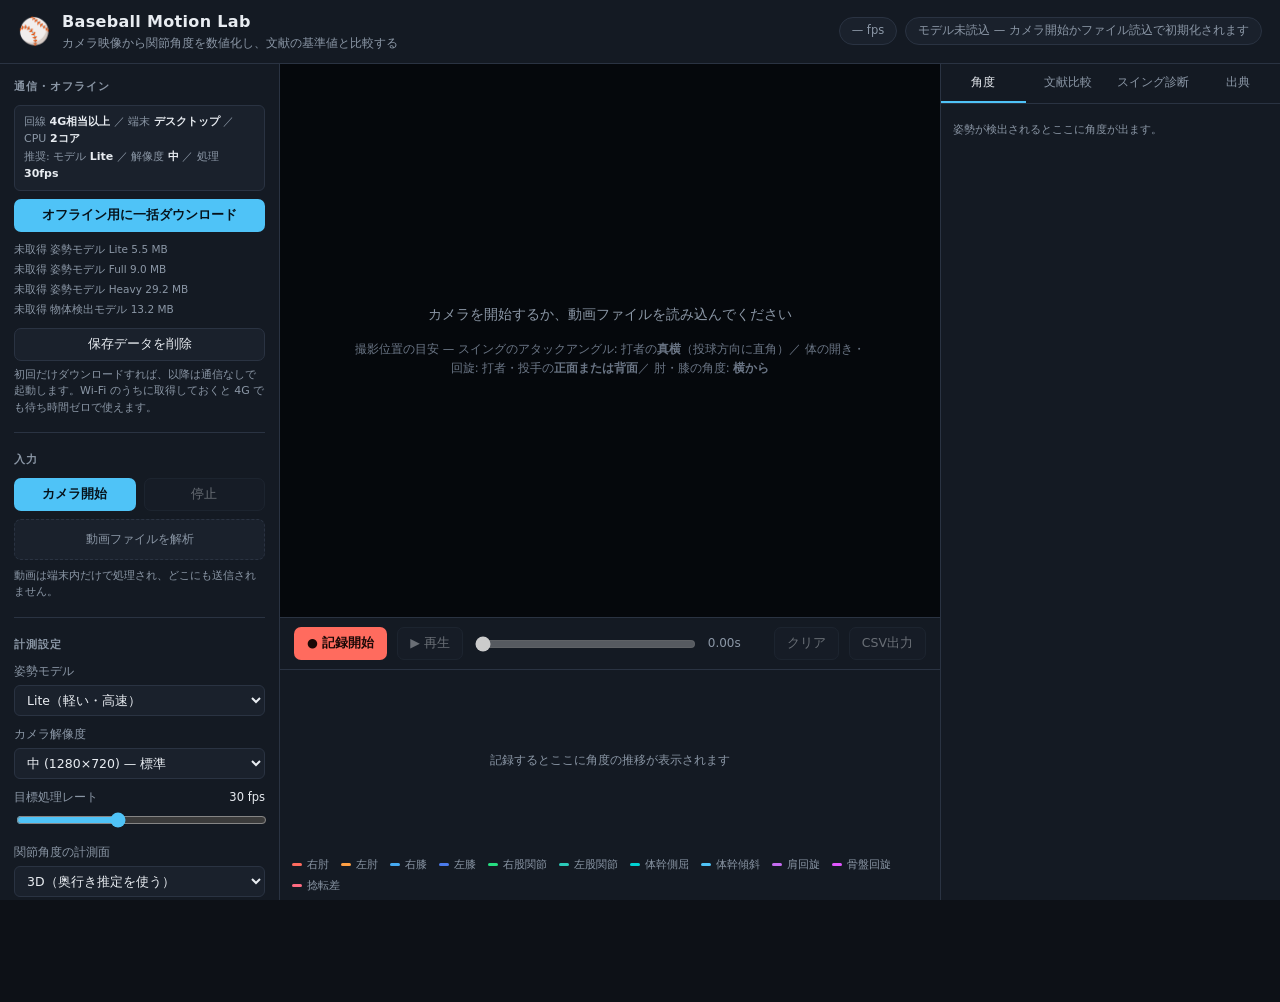
==== index.html @ e4533411 "野球動作の関節角度計測アプリの初回コミット カメラ映像・動画ファイルから MediaPipe Pose の33ランドマークを取り、 野球で見たい19種類の関節角度を数値化して文献の基準値と比較する。 " ====
<!doctype html>
<html lang="ja">
<head>
<meta charset="utf-8">
<meta name="viewport" content="width=device-width, initial-scale=1">
<title>Baseball Motion Lab — 野球動作の角度計測</title>
<link rel="stylesheet" href="css/style.css">
</head>
<body>
<header class="topbar">
  <div class="brand">
    <span class="logo">⚾</span>
    <div>
      <h1>Baseball Motion Lab</h1>
      <p>カメラ映像から関節角度を数値化し、文献の基準値と比較する</p>
    </div>
  </div>
  <div class="status">
    <span id="fps" class="pill">— fps</span>
    <span id="status" class="pill">初期化待ち</span>
  </div>
</header>

<div class="app">
  <!-- ============ 左: 設定 ============ -->
  <aside class="panel left">
    <section id="netSection">
      <h2>通信・オフライン</h2>
      <div class="netinfo" id="netInfo">回線を判定中…</div>
      <div class="dlbar" id="dlBar" hidden><div></div></div>
      <p class="hint" id="dlText" hidden></p>
      <button id="btnPrefetch" class="btn wide primary">オフライン用に一括ダウンロード</button>
      <div id="cacheList" class="cachelist"></div>
      <button id="btnClearCache" class="btn wide">保存データを削除</button>
      <p class="hint">初回だけダウンロードすれば、以降は通信なしで起動します。Wi‑Fi のうちに取得しておくと 4G でも待ち時間ゼロで使えます。</p>
    </section>

    <section>
      <h2>入力</h2>
      <div class="row">
        <button id="btnCamera" class="btn primary">カメラ開始</button>
        <button id="btnStopCamera" class="btn" disabled>停止</button>
      </div>
      <label class="file">
        動画ファイルを解析
        <input type="file" id="fileInput" accept="video/*">
      </label>
      <div class="row" id="fileControls" hidden>
        <button id="btnAnalyzeFile" class="btn primary">全フレーム解析</button>
        <button id="btnCancelAnalyze" class="btn" hidden>中止</button>
      </div>
      <div class="progress" id="analyzeProgress" hidden><div></div></div>
      <p class="hint">動画は端末内だけで処理され、どこにも送信されません。</p>
    </section>

    <section>
      <h2>計測設定</h2>
      <label class="field">姿勢モデル
        <select id="modelSel">
          <option value="lite">Lite（軽い・高速）</option>
          <option value="full" selected>Full（標準）</option>
          <option value="heavy">Heavy（高精度・重い）</option>
        </select>
      </label>
      <label class="field">カメラ解像度
        <select id="resSel"></select>
      </label>
      <label class="field">目標処理レート <span id="fpsTargetVal" class="val">30 fps</span>
        <input type="range" id="fpsTarget" min="10" max="60" step="2" value="30">
      </label>
      <label class="field">関節角度の計測面
        <select id="dimSel">
          <option value="3d" selected>3D（奥行き推定を使う）</option>
          <option value="2d">2D（画面上の見た目の角度）</option>
        </select>
      </label>
      <label class="field">スムージング <span id="smoothVal" class="val">0.35</span>
        <input type="range" id="smoothing" min="0" max="0.9" step="0.05" value="0.35">
      </label>
      <div class="checks">
        <label><input type="checkbox" id="chkMirror"> 左右反転</label>
        <label><input type="checkbox" id="chkSkeleton" checked> 骨格を表示</label>
        <label><input type="checkbox" id="chkArcs" checked> 角度の弧を表示</label>
      </div>
    </section>

    <section>
      <h2>表示プリセット</h2>
      <select id="presetSel" class="wide"></select>
    </section>

    <section>
      <h2>ボール検出</h2>
      <div class="checks">
        <label><input type="checkbox" id="chkBall" checked> ボールを追跡する（差分検出・追加DLなし）</label>
        <label><input type="checkbox" id="chkDetector"> 物体検出モデルも使う（+13.2MB）</label>
        <label><input type="checkbox" id="chkBallDebug"> 候補ブロブを表示</label>
      </div>
      <label class="field">検出感度（差分しきい値） <span id="ballThVal" class="val">26</span>
        <input type="range" id="ballTh" min="8" max="60" step="2" value="26">
      </label>
      <label class="field">ボールの見かけの直径(px) <span id="ballSizeVal" class="val">3–34</span>
        <input type="range" id="ballSizeMin" min="2" max="20" step="1" value="3">
        <input type="range" id="ballSizeMax" min="6" max="60" step="2" value="34">
      </label>
      <p class="hint warn">高速の投球・打球は 30fps では1フレームあたり1m以上動き、強くブレます。確実に追うには <b>120fps以上のスローモーション撮影</b>を推奨します。</p>
    </section>

    <section>
      <h2>選手情報</h2>
      <div class="grid2">
        <label class="field">身長 (cm)<input type="number" id="heightCm" value="172" min="100" max="220"></label>
        <label class="field">体重 (kg)<input type="number" id="massKg" value="66" min="20" max="150"></label>
      </div>
      <label class="field">競技レベル
        <select id="levelSel"></select>
      </label>
      <label class="field">バットスピード実測 (mph・任意)
        <input type="number" id="batSpeed" placeholder="未入力なら推定値を使用" min="20" max="100">
      </label>
      <label class="field">想定する球種
        <select id="pitchTypeSel">
          <option value="fastball" selected>ストレート（入射角 約-6°）</option>
          <option value="offspeed">変化球（入射角 約-10°）</option>
        </select>
      </label>
      <label class="field">比較する動作
        <select id="refSetSel"></select>
      </label>
      <button id="btnCalib" class="btn wide">構えの姿勢を基準(0°)にセット</button>
      <p class="hint" id="calibState">未設定 — 回旋角は「カメラ正対=0°」のままです。</p>
    </section>
  </aside>

  <!-- ============ 中央: 映像とグラフ ============ -->
  <main class="stage-wrap">
    <div class="stage" id="stage">
      <video id="video" playsinline muted></video>
      <canvas id="overlay"></canvas>
      <div class="loading" id="loading" hidden>
        <div class="spinner"></div>
        <div id="loadingText">読み込み中…</div>
        <div class="dlbar wide"><div id="loadingBar"></div></div>
      </div>
      <div class="stage-empty" id="stageEmpty">
        <p>カメラを開始するか、動画ファイルを読み込んでください</p>
        <p class="small">撮影位置の目安 — スイングのアタックアングル: 打者の<b>真横</b>（投球方向に直角）／
        体の開き・回旋: 打者・投手の<b>正面または背面</b>／ 肘・膝の角度: <b>横から</b></p>
      </div>
    </div>

    <div class="recbar">
      <button id="btnRecord" class="btn rec">● 記録開始</button>
      <button id="btnPlay" class="btn" disabled>▶ 再生</button>
      <input type="range" id="scrub" min="0" max="1000" value="0" disabled>
      <span id="timeLabel" class="mono">0.00s</span>
      <button id="btnClear" class="btn" disabled>クリア</button>
      <button id="btnCsv" class="btn" disabled>CSV出力</button>
    </div>

    <div class="chart-wrap">
      <canvas id="chart"></canvas>
      <div id="legend" class="legend"></div>
    </div>
  </main>

  <!-- ============ 右: 数値と比較 ============ -->
  <aside class="panel right">
    <nav class="tabs">
      <button class="tab active" data-tab="live">角度</button>
      <button class="tab" data-tab="compare">文献比較</button>
      <button class="tab" data-tab="swing">スイング診断</button>
      <button class="tab" data-tab="src">出典</button>
    </nav>

    <div class="tabpane active" id="tab-live">
      <div id="angleCards" class="cards"></div>
    </div>

    <div class="tabpane" id="tab-compare">
      <div class="notice">
        <b>比較の考え方</b><br>
        文献の平均±SDに対して、実測値が何SD離れているかを表示します。イベント（インパクト／踏込足接地）を
        タイムライン上で指定してから比較してください。
      </div>
      <div class="row">
        <button id="btnMarkEvent" class="btn primary" disabled>今の位置をイベントに設定</button>
      </div>
      <p class="hint" id="eventState">イベント未設定</p>
      <div id="compareTable"></div>
    </div>

    <div class="tabpane" id="tab-swing">
      <div class="notice warn">
        <b>身長・体重から理想の関節角度を出す検証済みの式は文献に存在しません。</b><br>
        ここでは ①文献が示すバットスピードと最適アタックアングルの関係 と
        ②体格によるバットスピード補正（当アプリの推定）を組み合わせて目標値を出しています。
        推定部分には <span class="tag l3">体格補正(推定)</span> を付けています。
      </div>
      <div id="swingPanel"></div>
    </div>

    <div class="tabpane" id="tab-src">
      <div id="sourceList"></div>
    </div>
  </aside>
</div>

<script type="module" src="js/app.js"></script>
</body>
</html>
---- css/style.css ----
:root{
  --bg:#0d1117; --panel:#141a23; --panel2:#1a212c; --grid:#242c39;
  --fg:#e8ecf1; --dim:#8b97a6; --line:#2a3342;
  --accent:#4fc3f7; --good:#3ddc84; --warn:#ffc93c; --bad:#ff6b5e;
  --l1:#3ddc84; --l2:#4fc3f7; --l3:#ffc93c;
}
*{box-sizing:border-box}
[hidden]{display:none!important}
html,body{height:100%}
body{
  margin:0; background:var(--bg); color:var(--fg);
  font:14px/1.55 -apple-system,BlinkMacSystemFont,"Hiragino Sans","Noto Sans JP",system-ui,sans-serif;
  display:flex; flex-direction:column; overflow:hidden;
}

/* ---------- ヘッダー ---------- */
.topbar{display:flex;align-items:center;justify-content:space-between;padding:10px 18px;
  border-bottom:1px solid var(--line);background:var(--panel);flex:0 0 auto}
.brand{display:flex;gap:12px;align-items:center}
.logo{font-size:26px}
.topbar h1{font-size:16px;margin:0;letter-spacing:.02em}
.topbar p{margin:0;font-size:11.5px;color:var(--dim)}
.status{display:flex;gap:8px}
.pill{background:var(--panel2);border:1px solid var(--line);border-radius:999px;
  padding:4px 12px;font-size:11.5px;color:var(--dim);white-space:nowrap}
.pill.on{color:var(--good);border-color:rgba(61,220,132,.4)}
.pill.err{color:var(--bad);border-color:rgba(255,107,94,.4)}

/* ---------- レイアウト ---------- */
.app{flex:1;display:grid;grid-template-columns:280px minmax(0,1fr) 340px;min-height:0}
.panel{background:var(--panel);overflow-y:auto;padding:14px}
.panel.left{border-right:1px solid var(--line)}
.panel.right{border-left:1px solid var(--line);padding:0}
.panel section{margin-bottom:18px;padding-bottom:16px;border-bottom:1px solid var(--line)}
.panel section:last-child{border-bottom:0}
.panel h2{font-size:11px;text-transform:uppercase;letter-spacing:.09em;color:var(--dim);margin:0 0 10px}

/* ---------- フォーム ---------- */
.btn{background:var(--panel2);color:var(--fg);border:1px solid var(--line);border-radius:7px;
  padding:7px 12px;font-size:12.5px;cursor:pointer;font-family:inherit;transition:.15s}
.btn:hover:not(:disabled){background:#222b38;border-color:#3a465a}
.btn:disabled{opacity:.4;cursor:not-allowed}
.btn.primary{background:var(--accent);color:#06121a;border-color:transparent;font-weight:600}
.btn.primary:hover:not(:disabled){background:#6fd0f9}
.btn.rec{background:var(--bad);color:#1a0806;border-color:transparent;font-weight:600}
.btn.rec.active{background:var(--warn);color:#1a1200}
.btn.wide,.wide{width:100%}
.row{display:flex;gap:8px;margin-bottom:8px}
.row .btn{flex:1}
.grid2{display:grid;grid-template-columns:1fr 1fr;gap:8px}
.field{display:block;font-size:11.5px;color:var(--dim);margin-bottom:10px}
.field select,.field input[type=number],.field input[type=text]{
  width:100%;margin-top:4px;background:var(--panel2);color:var(--fg);
  border:1px solid var(--line);border-radius:6px;padding:6px 8px;font-size:12.5px;font-family:inherit}
.field input[type=range]{width:100%;margin-top:6px;accent-color:var(--accent)}
.val{float:right;color:var(--fg);font-variant-numeric:tabular-nums}
.checks{display:flex;flex-direction:column;gap:6px;font-size:12.5px}
.checks label{display:flex;gap:7px;align-items:center;cursor:pointer}
input[type=checkbox]{accent-color:var(--accent)}
.file{display:block;background:var(--panel2);border:1px dashed var(--line);border-radius:7px;
  padding:10px;font-size:12px;text-align:center;cursor:pointer;color:var(--dim);margin-bottom:8px}
.file input{display:none}
.file:hover{border-color:var(--accent);color:var(--fg)}
.hint{font-size:11px;color:var(--dim);margin:6px 0 0;line-height:1.5}
.hint.warn{color:#d3ab5a}
.progress{height:4px;background:var(--panel2);border-radius:2px;overflow:hidden;margin-top:8px}
.progress>div{height:100%;width:0;background:var(--accent);transition:width .1s}

/* ---------- ステージ ---------- */
.stage-wrap{display:flex;flex-direction:column;min-width:0;min-height:0}
.stage{position:relative;flex:1;min-height:0;background:#05080c;display:flex;
  align-items:center;justify-content:center;overflow:hidden}
#video{max-width:100%;max-height:100%;display:block}
#overlay{position:absolute;pointer-events:none}
.stage-empty{position:absolute;text-align:center;color:var(--dim);padding:24px;max-width:560px}
.stage-empty .small{font-size:11.5px;margin-top:12px;line-height:1.7;color:#6b7686}
.stage.has-media .stage-empty{display:none}

.recbar{display:flex;gap:10px;align-items:center;padding:9px 14px;
  background:var(--panel);border-top:1px solid var(--line);border-bottom:1px solid var(--line)}
.recbar input[type=range]{flex:1;accent-color:var(--accent)}
.mono{font-variant-numeric:tabular-nums;font-size:12px;color:var(--dim);min-width:56px}

.chart-wrap{height:230px;background:var(--panel);display:flex;flex-direction:column;padding:8px 12px 6px}
#chart{flex:1;width:100%;cursor:col-resize}
.legend{display:flex;flex-wrap:wrap;gap:4px 12px;padding-top:6px;font-size:11px;max-height:44px;overflow-y:auto}
.legend span{display:flex;align-items:center;gap:5px;color:var(--dim);cursor:pointer;user-select:none}
.legend span.off{opacity:.35}
.legend i{width:10px;height:3px;border-radius:2px;display:inline-block}

/* ---------- 右パネル ---------- */
.tabs{display:flex;border-bottom:1px solid var(--line);position:sticky;top:0;background:var(--panel);z-index:2}
.tab{flex:1;background:none;border:0;border-bottom:2px solid transparent;color:var(--dim);
  padding:10px 4px;font-size:12px;cursor:pointer;font-family:inherit}
.tab.active{color:var(--fg);border-bottom-color:var(--accent)}
.tabpane{display:none;padding:12px}
.tabpane.active{display:block}

.cards{display:flex;flex-direction:column;gap:6px}
.card{background:var(--panel2);border:1px solid var(--line);border-left-width:3px;
  border-radius:6px;padding:7px 10px;display:flex;align-items:center;justify-content:space-between;gap:8px}
.card.low{opacity:.45}
.card .lbl{font-size:12px}
.card .sub{font-size:10px;color:var(--dim)}
.card .num{font-size:19px;font-variant-numeric:tabular-nums;font-weight:600;white-space:nowrap}
.card .num small{font-size:11px;color:var(--dim);font-weight:400}
.card .na{font-size:11px;color:var(--dim)}

.notice{background:rgba(79,195,247,.08);border:1px solid rgba(79,195,247,.25);
  border-radius:7px;padding:10px 12px;font-size:11.5px;line-height:1.65;margin-bottom:12px}
.notice.warn{background:rgba(255,201,60,.08);border-color:rgba(255,201,60,.3)}
.tag{display:inline-block;font-size:9.5px;padding:1px 6px;border-radius:999px;
  border:1px solid;vertical-align:middle;white-space:nowrap}
.tag.l1{color:var(--l1);border-color:rgba(61,220,132,.45)}
.tag.l2{color:var(--l2);border-color:rgba(79,195,247,.45)}
.tag.l3{color:var(--l3);border-color:rgba(255,201,60,.45)}

table.cmp{width:100%;border-collapse:collapse;font-size:11.5px}
table.cmp th{text-align:left;color:var(--dim);font-weight:500;font-size:10px;
  text-transform:uppercase;letter-spacing:.05em;padding:6px 4px;border-bottom:1px solid var(--line)}
table.cmp td{padding:7px 4px;border-bottom:1px solid var(--line);vertical-align:top}
table.cmp .v{font-variant-numeric:tabular-nums;font-weight:600}
.verdict{font-size:10px;padding:2px 7px;border-radius:999px;white-space:nowrap}
.verdict.good{background:rgba(61,220,132,.15);color:var(--good)}
.verdict.warn{background:rgba(255,201,60,.15);color:var(--warn)}
.verdict.bad{background:rgba(255,107,94,.15);color:var(--bad)}
.rawnote{font-size:10px;color:var(--dim);margin-top:3px;line-height:1.5}
.caution{font-size:10px;color:#d3ab5a;margin-top:3px;line-height:1.5}

.metric-big{background:var(--panel2);border:1px solid var(--line);border-radius:8px;
  padding:12px;margin-bottom:10px}
.metric-big .t{font-size:11px;color:var(--dim);margin-bottom:4px}
.metric-big .n{font-size:26px;font-weight:700;font-variant-numeric:tabular-nums}
.metric-big .n small{font-size:13px;color:var(--dim);font-weight:400}
.bar{height:8px;background:var(--panel);border-radius:4px;position:relative;margin:10px 0 4px;overflow:hidden}
.bar .band{position:absolute;top:0;bottom:0;background:rgba(61,220,132,.25)}
.bar .mark{position:absolute;top:-2px;bottom:-2px;width:2px;background:var(--fg)}
.bar .tgt{position:absolute;top:0;bottom:0;width:2px;background:var(--good)}
.scale{display:flex;justify-content:space-between;font-size:9.5px;color:var(--dim)}
ul.reasons{margin:8px 0 0;padding-left:16px;font-size:11px;color:var(--dim);line-height:1.7}
.src{border-bottom:1px solid var(--line);padding:10px 0;font-size:11.5px;line-height:1.6}
.src b{display:block;margin-bottom:3px}
.src a{color:var(--accent);word-break:break-all;font-size:10.5px}
.src .n{color:var(--dim);font-size:10.5px;margin-top:4px;display:block}

@media (max-width:1200px){
  .app{grid-template-columns:250px minmax(0,1fr) 300px}
}


/* ---------- 通信・オフライン ---------- */
.netinfo{background:var(--panel2);border:1px solid var(--line);border-radius:6px;
  padding:7px 9px;font-size:11px;color:var(--dim);line-height:1.6;margin-bottom:8px}
.netinfo b{color:var(--fg)}
.dlbar{height:5px;background:var(--panel2);border-radius:3px;overflow:hidden;margin:6px 0}
.dlbar>div{height:100%;width:0;background:var(--accent);transition:width .15s}
.cachelist{margin:8px 0;font-size:10.5px;line-height:1.9;color:var(--dim)}
.cachelist .yes{color:var(--good)}
.cachelist .no{color:var(--dim)}

/* ---------- 読み込みオーバーレイ ---------- */
.loading{position:absolute;inset:0;background:rgba(5,8,12,.9);z-index:5;
  display:flex;flex-direction:column;align-items:center;justify-content:center;gap:12px;
  font-size:12.5px;color:var(--fg);padding:24px}
.loading .dlbar{width:min(320px,70%)}
.spinner{width:28px;height:28px;border:3px solid var(--line);border-top-color:var(--accent);
  border-radius:50%;animation:spin .8s linear infinite}
@keyframes spin{to{transform:rotate(360deg)}}

/* ---------- モバイル・タブレット ---------- */
@media (max-width:900px){
  /* デスクトップは画面固定＋各ペインをスクロールさせるが、
     モバイルはページ全体を縦スクロールさせる */
  html,body{height:auto}
  body{display:block;overflow:visible;min-height:100%}
  .topbar{position:sticky;top:0;z-index:20;padding:8px 12px;gap:8px}
  .topbar p{display:none}
  .topbar h1{font-size:14px;white-space:nowrap}
  .brand{min-width:0;flex:1 1 auto;overflow:hidden}
  .brand>div{min-width:0;overflow:hidden}
  .topbar h1{overflow:hidden;text-overflow:ellipsis}
  .logo{font-size:20px}
  .status{min-width:0;flex:1 1 auto;justify-content:flex-end}
  .pill{overflow:hidden;text-overflow:ellipsis;max-width:46vw}

  .app{display:flex;flex-direction:column;min-height:0}
  .panel{overflow:visible;max-height:none}
  .stage-wrap{order:1}
  .panel.right{order:2;border-left:0;border-top:1px solid var(--line)}
  .panel.left{order:3;border-right:0;border-top:1px solid var(--line)}

  .stage{flex:none;height:62vw;max-height:56vh;min-height:210px}
  .recbar{flex-wrap:wrap;gap:8px;position:sticky;bottom:0;z-index:6}
  .recbar input[type=range]{flex:1 1 100%;order:5}
  .recbar .btn{flex:1 1 auto}
  .chart-wrap{height:210px}
  .tabs{position:sticky;top:44px;z-index:5}

  .cards{display:grid;grid-template-columns:1fr 1fr;gap:6px}
  .card{flex-direction:column;align-items:flex-start;gap:2px}
  .card .num{font-size:17px}
  .legend{max-height:60px}
}
@media (max-width:520px){
  .cards{grid-template-columns:1fr}
  .grid2{grid-template-columns:1fr}
  .stage{height:74vw}
  .pill{max-width:40vw;font-size:10.5px}
}
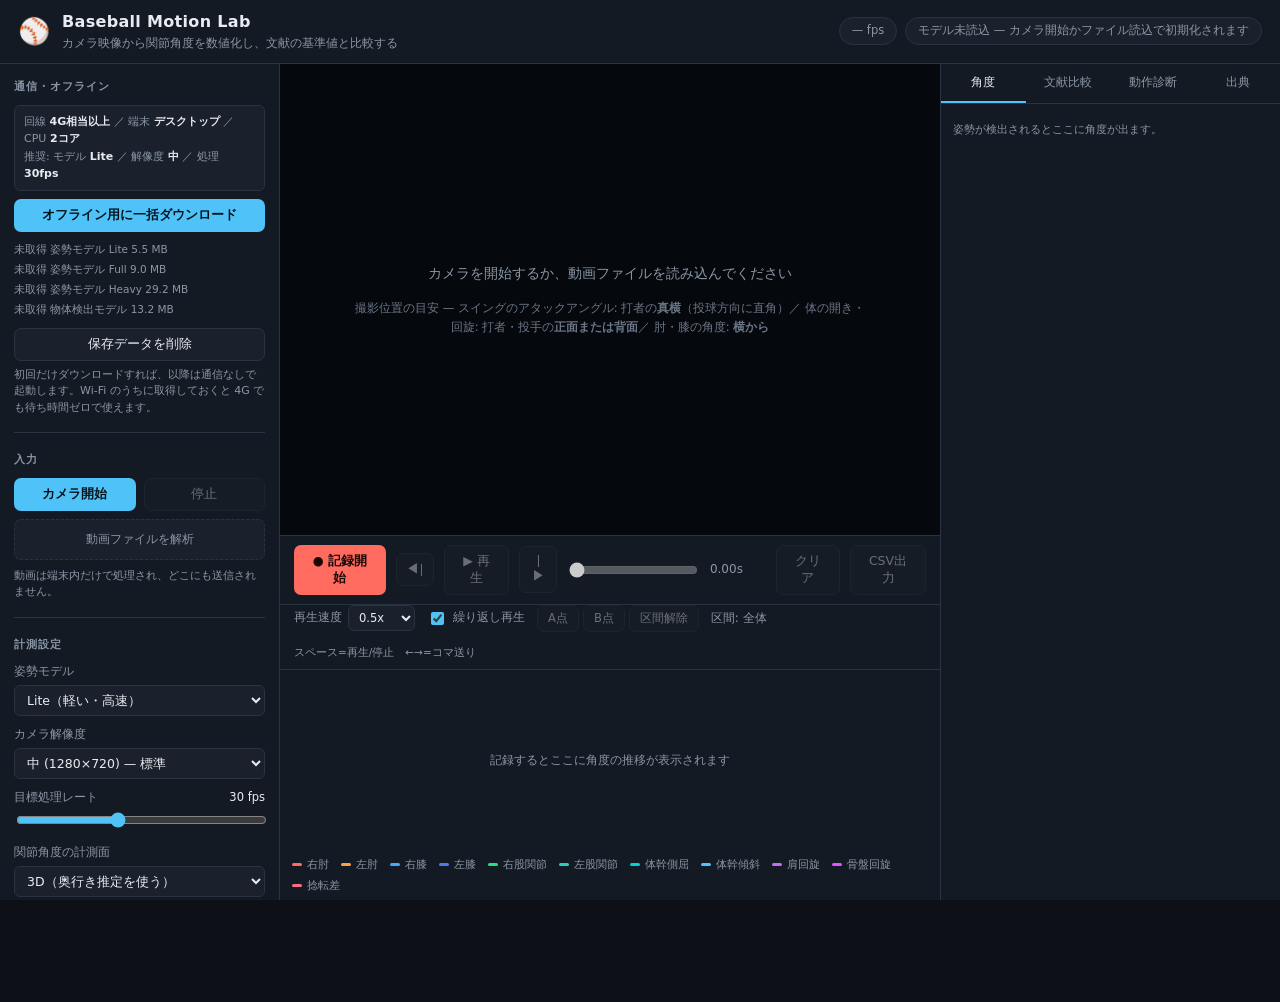
==== commit c155608e: "解析結果を繰り返し見られるようにし、投球を投球として解析できるようにする ## 繰り返し再生  末尾まで再生すると playIdx が最終フレームのまま残り、再度「再生」を押しても 即座に終了していた" ====
--- a/index.html
+++ b/index.html
@@ -45,9 +45,19 @@
         動画ファイルを解析
         <input type="file" id="fileInput" accept="video/*">
       </label>
-      <div class="row" id="fileControls" hidden>
-        <button id="btnAnalyzeFile" class="btn primary">全フレーム解析</button>
-        <button id="btnCancelAnalyze" class="btn" hidden>中止</button>
+      <div id="fileControls" hidden>
+        <label class="field">解析フレームレート
+          <select id="analyzeFps">
+            <option value="15">15 fps — 速い（長い動画向け）</option>
+            <option value="30" selected>30 fps — 標準</option>
+            <option value="60">60 fps — 細かい</option>
+            <option value="120">120 fps — スロー撮影向け</option>
+          </select>
+        </label>
+        <div class="row">
+          <button id="btnAnalyzeFile" class="btn primary">全フレーム解析</button>
+          <button id="btnCancelAnalyze" class="btn" hidden>中止</button>
+        </div>
       </div>
       <div class="progress" id="analyzeProgress" hidden><div></div></div>
       <p class="hint">動画は端末内だけで処理され、どこにも送信されません。</p>
@@ -151,11 +161,33 @@
 
     <div class="recbar">
       <button id="btnRecord" class="btn rec">● 記録開始</button>
+      <button id="btnStepBack" class="btn icon" disabled title="1コマ戻る（←キー）">◀|</button>
       <button id="btnPlay" class="btn" disabled>▶ 再生</button>
+      <button id="btnStepFwd" class="btn icon" disabled title="1コマ進む（→キー）">|▶</button>
       <input type="range" id="scrub" min="0" max="1000" value="0" disabled>
       <span id="timeLabel" class="mono">0.00s</span>
       <button id="btnClear" class="btn" disabled>クリア</button>
       <button id="btnCsv" class="btn" disabled>CSV出力</button>
+    </div>
+    <div class="recbar sub">
+      <label class="inline">再生速度
+        <select id="speedSel">
+          <option value="0.1">0.1x</option>
+          <option value="0.25">0.25x</option>
+          <option value="0.5" selected>0.5x</option>
+          <option value="1">1x</option>
+          <option value="2">2x</option>
+        </select>
+      </label>
+      <label class="inline"><input type="checkbox" id="chkLoop" checked> 繰り返し再生</label>
+      <span class="abgroup">
+        <button id="btnSetA" class="btn" disabled title="繰り返す区間の始点を今の位置に設定">A点</button>
+        <button id="btnSetB" class="btn" disabled title="繰り返す区間の終点を今の位置に設定">B点</button>
+        <button id="btnClearAB" class="btn" disabled>区間解除</button>
+      </span>
+      <span id="abLabel" class="mono">区間: 全体</span>
+      <span class="spacer"></span>
+      <span class="hintline">スペース=再生/停止　←→=コマ送り</span>
     </div>
 
     <div class="chart-wrap">
@@ -169,7 +201,7 @@
     <nav class="tabs">
       <button class="tab active" data-tab="live">角度</button>
       <button class="tab" data-tab="compare">文献比較</button>
-      <button class="tab" data-tab="swing">スイング診断</button>
+      <button class="tab" data-tab="swing">動作診断</button>
       <button class="tab" data-tab="src">出典</button>
     </nav>
 
@@ -183,20 +215,12 @@
         文献の平均±SDに対して、実測値が何SD離れているかを表示します。イベント（インパクト／踏込足接地）を
         タイムライン上で指定してから比較してください。
       </div>
-      <div class="row">
-        <button id="btnMarkEvent" class="btn primary" disabled>今の位置をイベントに設定</button>
-      </div>
-      <p class="hint" id="eventState">イベント未設定</p>
+      <div id="eventList" class="eventlist"></div>
       <div id="compareTable"></div>
     </div>
 
     <div class="tabpane" id="tab-swing">
-      <div class="notice warn">
-        <b>身長・体重から理想の関節角度を出す検証済みの式は文献に存在しません。</b><br>
-        ここでは ①文献が示すバットスピードと最適アタックアングルの関係 と
-        ②体格によるバットスピード補正（当アプリの推定）を組み合わせて目標値を出しています。
-        推定部分には <span class="tag l3">体格補正(推定)</span> を付けています。
-      </div>
+      <div id="diagNotice"></div>
       <div id="swingPanel"></div>
     </div>
 
--- a/css/style.css
+++ b/css/style.css
@@ -79,6 +79,16 @@
 .recbar{display:flex;gap:10px;align-items:center;padding:9px 14px;
   background:var(--panel);border-top:1px solid var(--line);border-bottom:1px solid var(--line)}
 .recbar input[type=range]{flex:1;accent-color:var(--accent)}
+.recbar.sub{border-top:0;padding-top:0;padding-bottom:9px;gap:12px;flex-wrap:wrap;font-size:11.5px}
+.recbar .btn.icon{padding:7px 9px;font-family:ui-monospace,monospace;letter-spacing:-1px}
+.recbar .inline{display:flex;align-items:center;gap:6px;color:var(--dim);white-space:nowrap}
+.recbar .inline select{background:var(--panel2);color:var(--fg);border:1px solid var(--line);
+  border-radius:6px;padding:4px 6px;font-size:11.5px;font-family:inherit}
+.recbar .abgroup{display:flex;gap:4px}
+.recbar .abgroup .btn{padding:5px 10px;font-size:11.5px}
+.recbar .abgroup .btn.set{border-color:var(--good);color:var(--good)}
+.recbar .spacer{flex:1}
+.recbar .hintline{color:var(--dim);font-size:10.5px;white-space:nowrap}
 .mono{font-variant-numeric:tabular-nums;font-size:12px;color:var(--dim);min-width:56px}
 
 .chart-wrap{height:230px;background:var(--panel);display:flex;flex-direction:column;padding:8px 12px 6px}
@@ -207,3 +217,18 @@
   .stage{height:74vw}
   .pill{max-width:40vw;font-size:10.5px}
 }
+
+/* ---------- イベント一覧 ---------- */
+.eventlist{display:flex;flex-direction:column;gap:6px;margin-bottom:12px}
+.evt{background:var(--panel2);border:1px solid var(--line);border-radius:7px;
+  padding:8px 10px;display:flex;align-items:center;gap:8px}
+.evt .dot{width:8px;height:8px;border-radius:50%;flex:0 0 auto}
+.evt .body{flex:1;min-width:0}
+.evt .nm{font-size:12px}
+.evt .mt{font-size:10px;color:var(--dim);line-height:1.5}
+.evt .btn{padding:4px 9px;font-size:10.5px;white-space:nowrap}
+.evt.missing{opacity:.6}
+.seqbox{background:var(--panel);border:1px solid var(--line);border-radius:6px;padding:8px 10px;margin-top:8px}
+.seqrow{display:flex;align-items:center;gap:8px;font-size:11.5px;padding:3px 0}
+.seqrow .n{font-variant-numeric:tabular-nums;font-weight:600;margin-left:auto}
+.seqrow .tm{font-size:10px;color:var(--dim);min-width:52px;text-align:right}
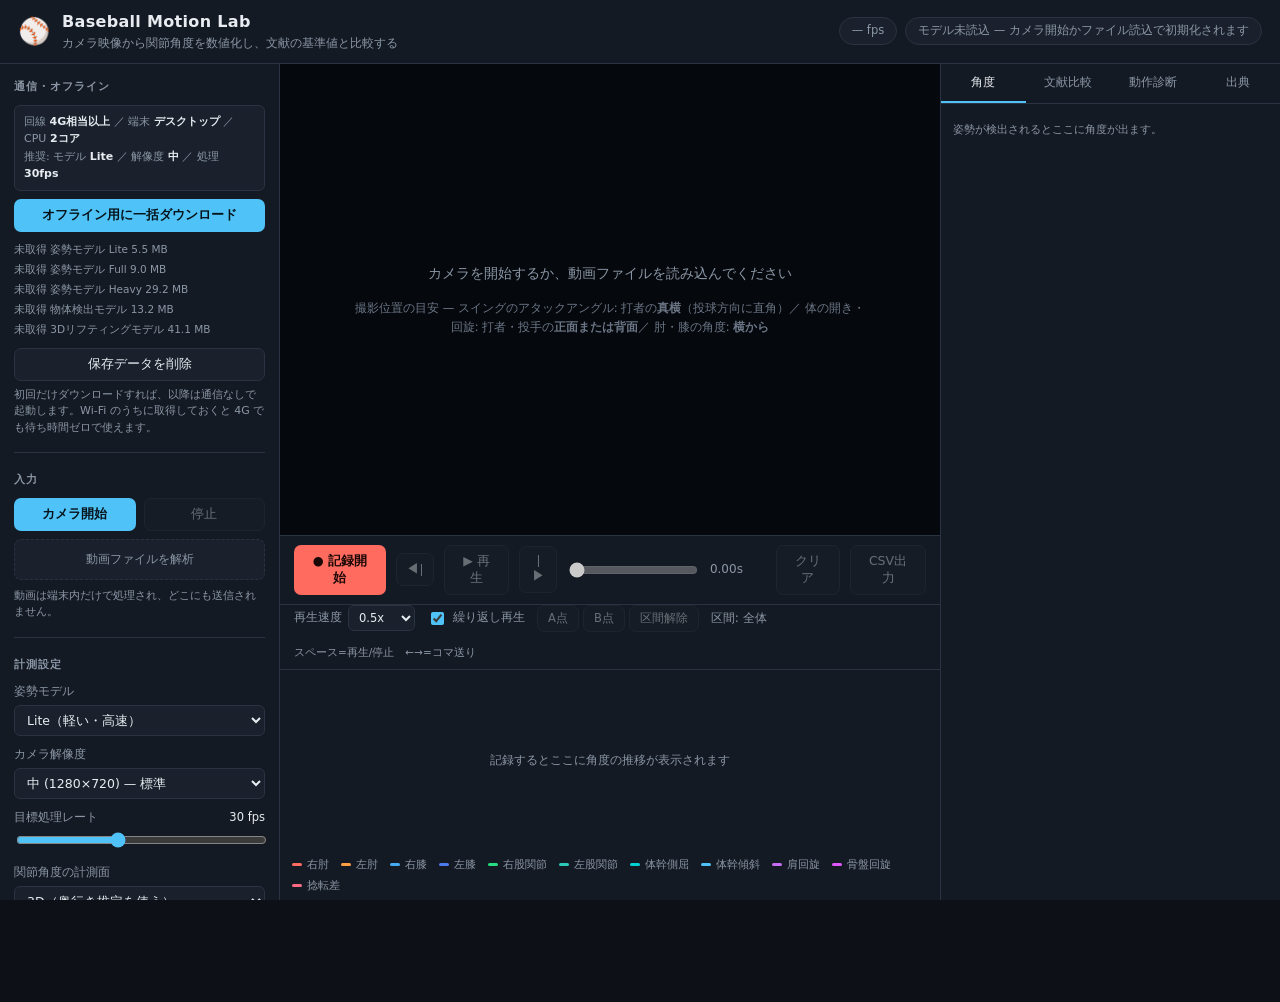
==== commit 3b5d5f4d: "2D->3D リフティング（MotionBERT）を任意機能として追加 MediaPipe の3D推定は1フレームごとで奥行き(z)の揺れが大きく、それが そのまま回旋角のブレになっていた。記録済みの" ====
--- a/index.html
+++ b/index.html
@@ -84,9 +84,20 @@
           <option value="2d">2D（画面上の見た目の角度）</option>
         </select>
       </label>
-      <label class="field">スムージング <span id="smoothVal" class="val">0.35</span>
-        <input type="range" id="smoothing" min="0" max="0.9" step="0.05" value="0.35">
-      </label>
+      <label class="field">フィルタ（記録データ）
+        <select id="filterCutoff">
+          <option value="0">なし（生データ）</option>
+          <option value="4">4 Hz — 強め</option>
+          <option value="6" selected>6 Hz — 標準</option>
+          <option value="10">10 Hz — 弱め</option>
+          <option value="15">15 Hz — 最小</option>
+        </select>
+      </label>
+      <p class="hint">記録後に Hampel で外れ値を除いてから、ゼロ位相のバターワース低域通過をかけます（生体力学の標準手法）。ライブ表示は 1€ フィルタです。</p>
+      <div class="checks" style="margin-top:10px">
+        <label><input type="checkbox" id="chkLift"> 3Dリフティングを使う（+43MB）</label>
+      </div>
+      <p class="hint" id="liftHint">単眼カメラの奥行き推定をニューラルモデルで補正し、回旋角のブレを減らします（実測で約65%減）。記録データにのみ適用。モデルは Human3.6M で学習されており<b>学術研究用途に限定</b>されます。</p>
       <div class="checks">
         <label><input type="checkbox" id="chkMirror"> 左右反転</label>
         <label><input type="checkbox" id="chkSkeleton" checked> 骨格を表示</label>
